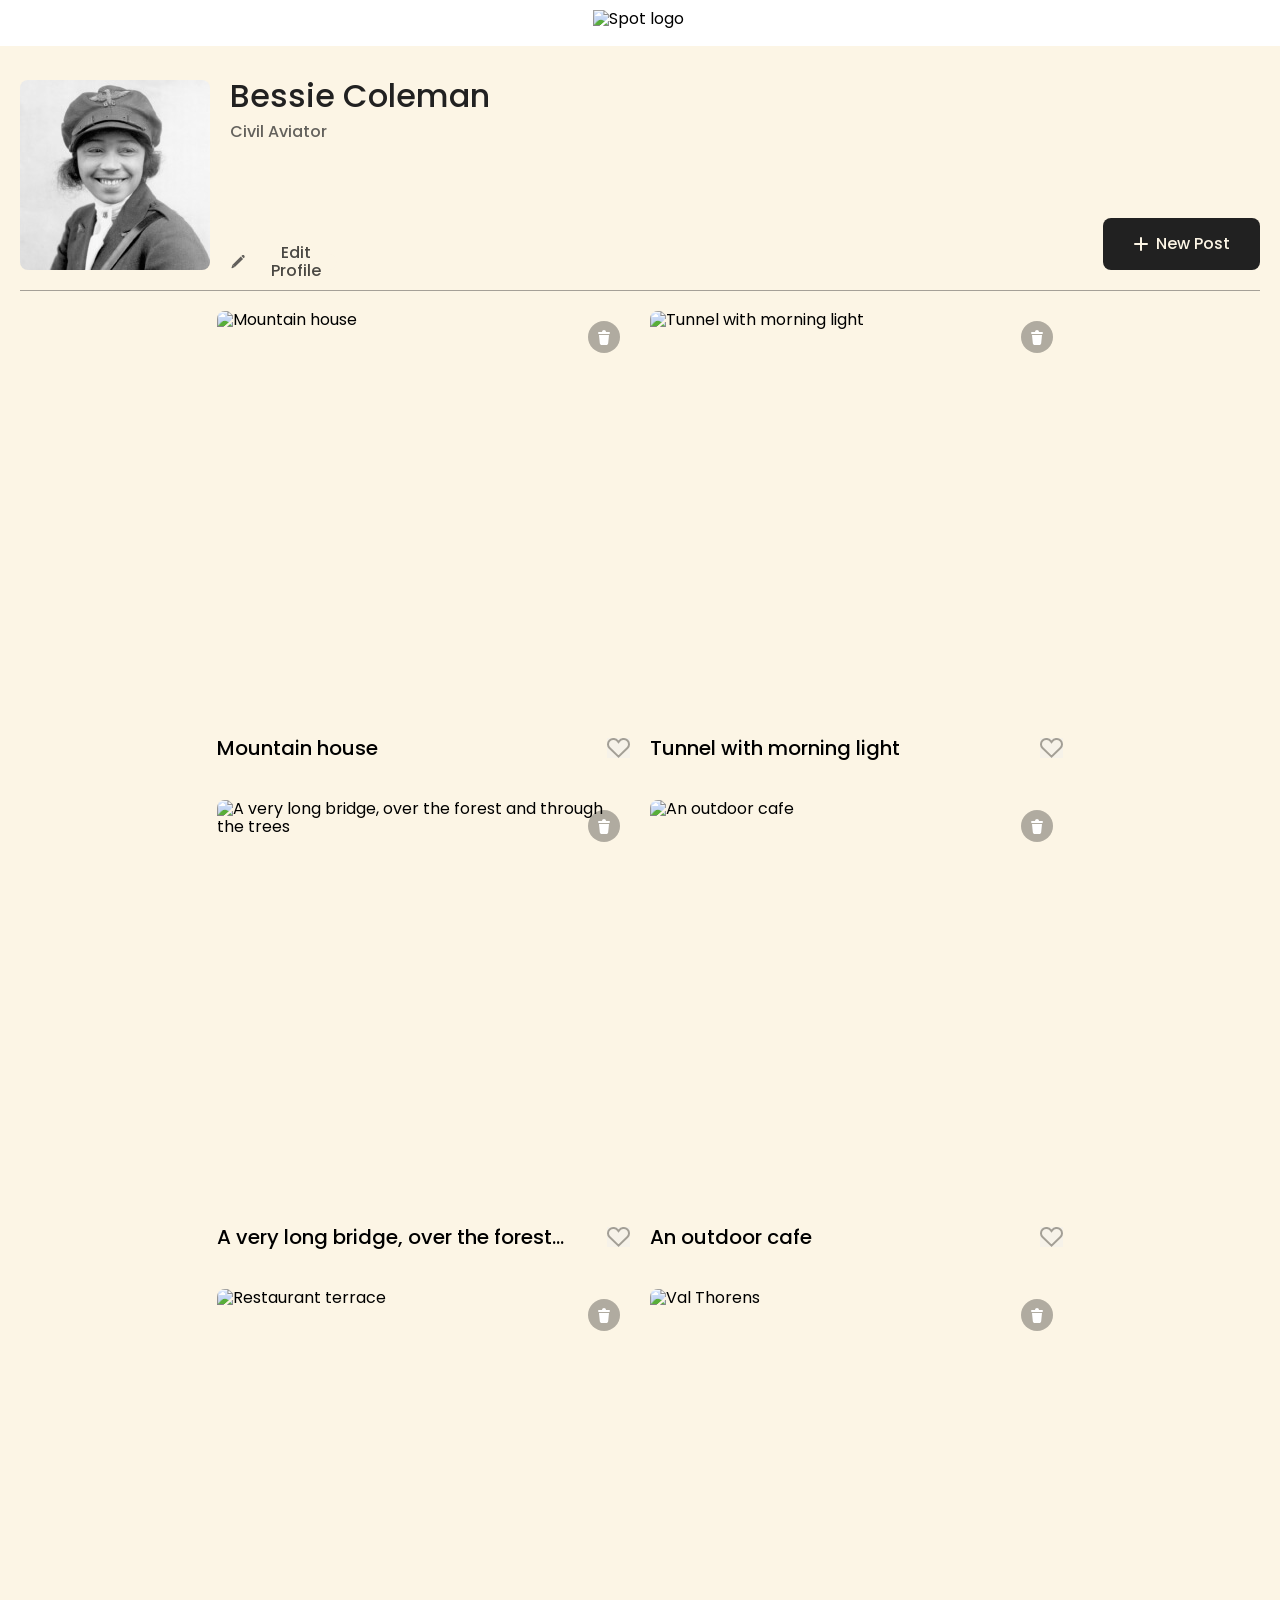
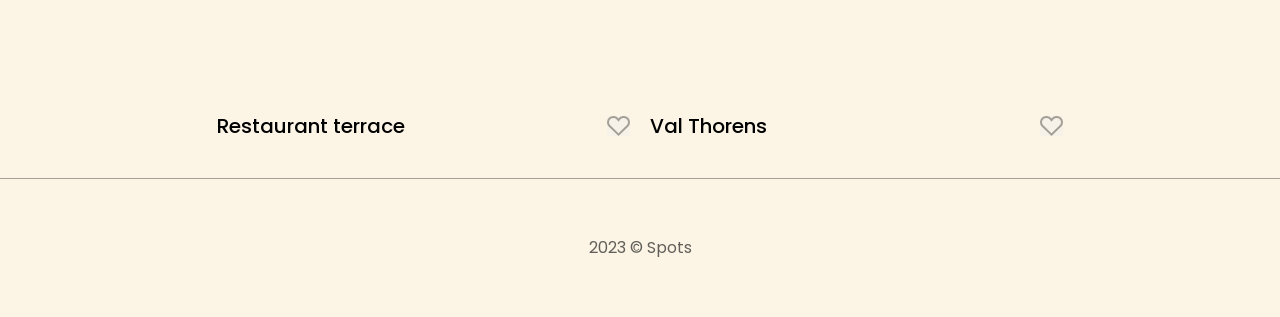
==== index.html @ 31cb6aaf "fixed updated needed" ====
<!DOCTYPE html>
<html lang="en">
<head>
    <meta charset="UTF-8" />
    <meta name="viewport" content="width=device-width, initial-scale=1.0" />
    <meta name="description" content="Spots Figma Project" />
    <meta name="author" content="Spots Figma Project" />
    <meta name="keywords" content="HTML, CSS, FIGMA" />
    <link rel="stylesheet" href="pages/index.css" />
    <link rel="stylesheet" href="pages/modal.css" /> <link rel="icon" type="image/x-icon" href="favicon.ico" />
    <title>Spots</title>
</head>
<body>
    <div class="page">
        <header class="header">
            <img src="./images/logo.svg" alt="Spot logo" class="header__logo" />
        </header>
        <main class="content">
            <section class="profile page__section">
                <img
                    src="./images/avatar.jpg"
                    alt="header avatar picture"
                    class="profile__avatar"
                />
                <div class="profile__column">
                    <h1 class="profile__name">Bessie Coleman</h1>
                    <p class="profile__description">Civil Aviator</p>
                    <button type="button" class="profile__edit-btn">
                        <img src="./images/pencil.svg" alt="Pencil icon" /> Edit Profile
                    </button>
                </div>
                <button type="button" class="profile__add-btn">
                    <img src="./images/Plus.svg" alt="Plus icon" /> New Post
                </button>
            </section>
            <section class="cards page__section">
                <ul class="cards__list">
                    <template id="card-template">
                        <li class="card">
                            <img src="" alt="" class="card__image" />
                            <div class="card__content">
                                <h2 class="card__title"></h2>
                                <button type="button" class="card__like-btn"></button>
                                <button type="button" class="card__delete-btn"></button>
                            </div>
                        </li>
                    </template>
                </ul>
            </section>
        </main>
        <footer class="footer page__section">
            <p class="footer__copyright">2023 &copy; Spots</p>
        </footer>
        <div class="modal" id="edit-profile-modal">
            <div class="modal__content">
                <button type="button" class="modal__close-btn">
                    <img src="./images/close-icon.svg" alt="close icon" />
                </button>
                <h2 class="modal__title">Edit profile</h2>
                <form name="edit-profile" class="modal__form">
                    <label for="profile-name-input" class="modal__label">
                        Name
                        <input
                            id="profile-name-input"
                            type="text"
                            class="modal__input"
                            placeholder="Type your name"
                        />
                    </label>
                    <label for="profile-description-input" class="modal__label">
                        Description
                        <input
                            id="profile-description-input"
                            type="text"
                            class="modal__input"
                            placeholder="Describe yourself"
                        />
                    </label>
                    <button type="submit" class="modal__submit-btn">Save</button>
                </form>
            </div>
        </div>
        <div class="modal" id="add-card-modal">
            <div class="modal__content">
                <button type="button" class="modal__close-btn">
                    <img src="./images/close-icon.svg" alt="close icon" />
                </button>
                <h3 class="modal__title">New post</h3>
                <form name="add-card" class="modal__form" id="add-card-form">
                    <label for="add-card-link-input" class="modal__label">
                        Image link
                        <input
                            id="add-card-link-input"
                            type="url"
                            class="modal__input"
                            name="link"
                            placeholder="Paste a link to the picture"
                        />
                    </label>
                    <label for="add-card-name-input" class="modal__label">
                        Caption
                        <input
                            id="add-card-name-input"
                            type="text"
                            class="modal__input name"
                            placeholder="Type your caption"
                        />
                    </label>
                    <button type="submit" class="modal__submit-btn">Save</button>
                </form>
            </div>
        </div>
        <div class="modal" id="preview-modal">
            <div class="modal__content modal__content_type_preview">
                <button class="modal__close-btn modal__close-btn_type_preview" type="button"></button>
                <img class="modal__image" src="" alt="" />
                <p class="modal__caption"></p>
            </div>
        </div>
    </div>
    <script defer src="./scripts/index.js"></script>
</body>
</html>
---- pages/index.css ----
@import url(../vendor/normalize.css);
@import url(../vendor/fonts.css);
@import url(../blocks/page.css);
@import url(../blocks/header.css);
@import url(../blocks/content.css);
@import url(../blocks/profile.css);
@import url(../blocks/cards.css);
@import url(../blocks/card.css);
@import url(../blocks/modal.css);
@import url(../blocks/footer.css);
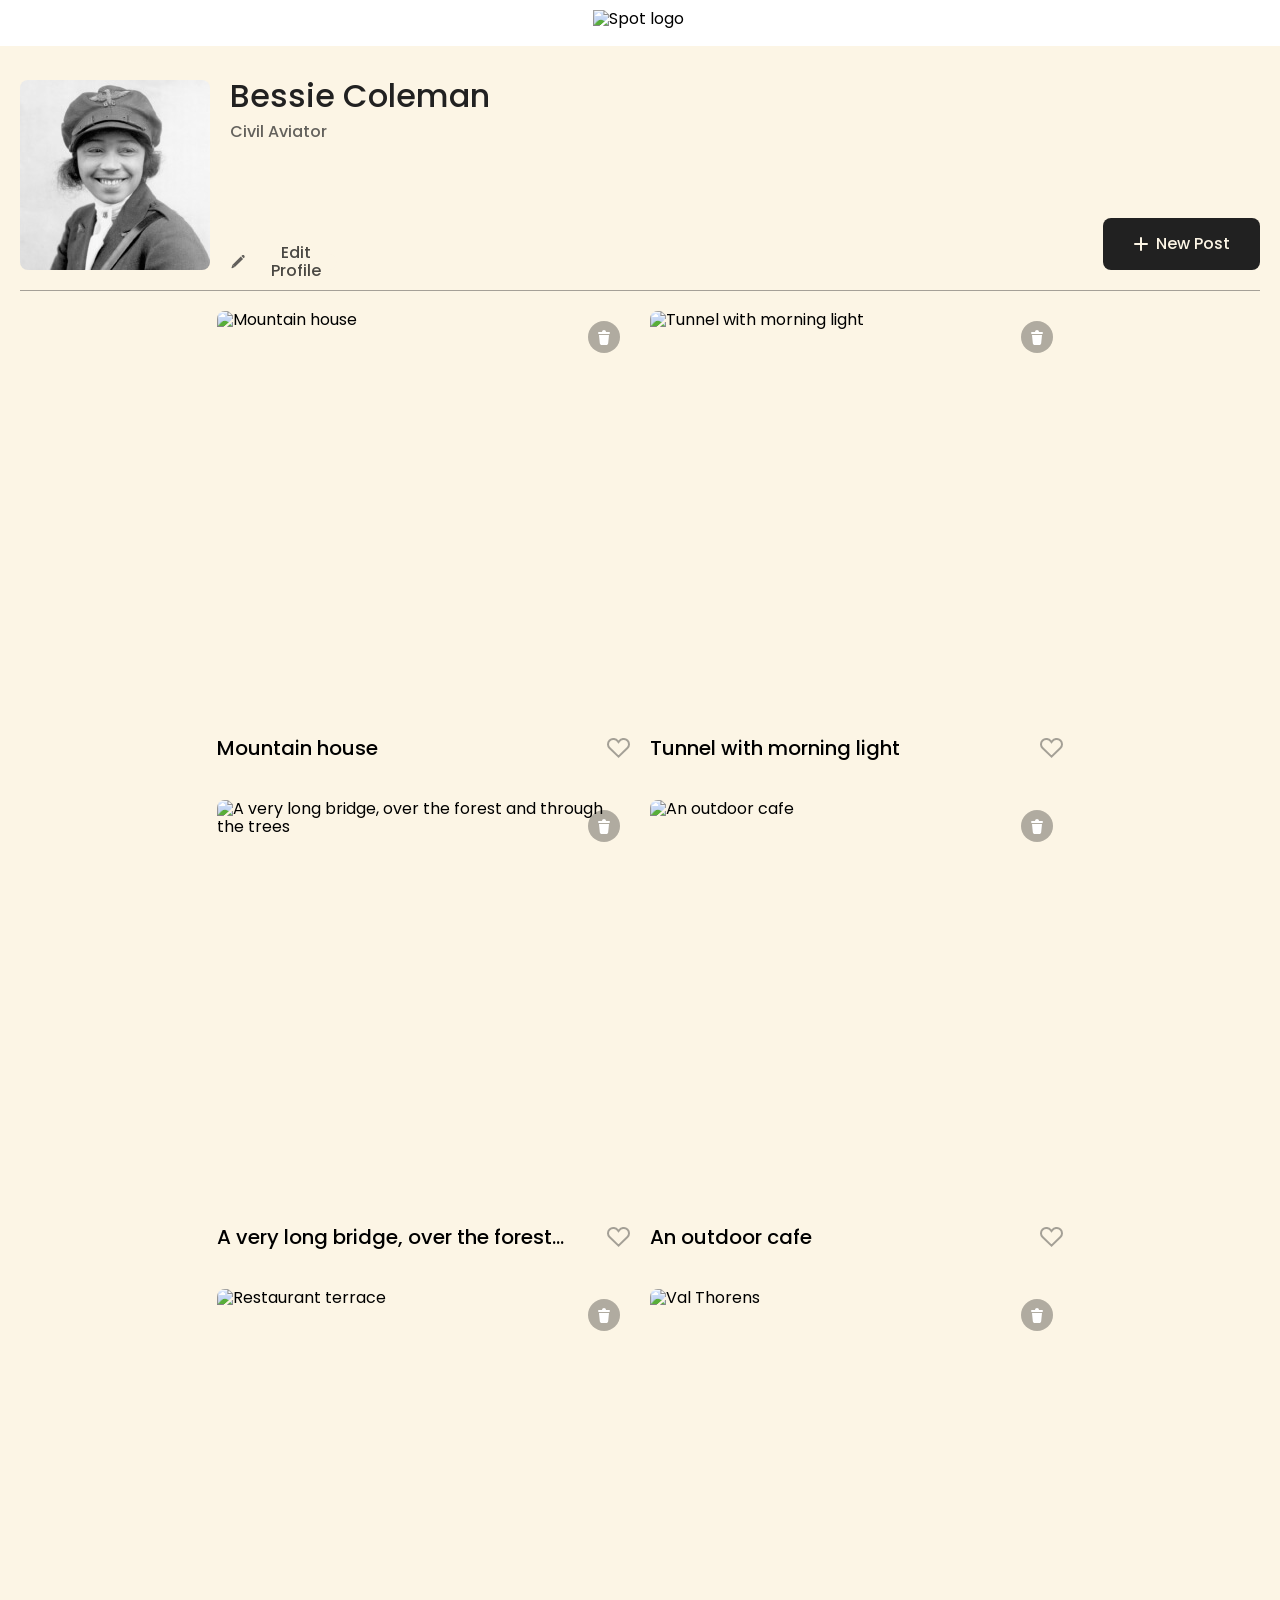
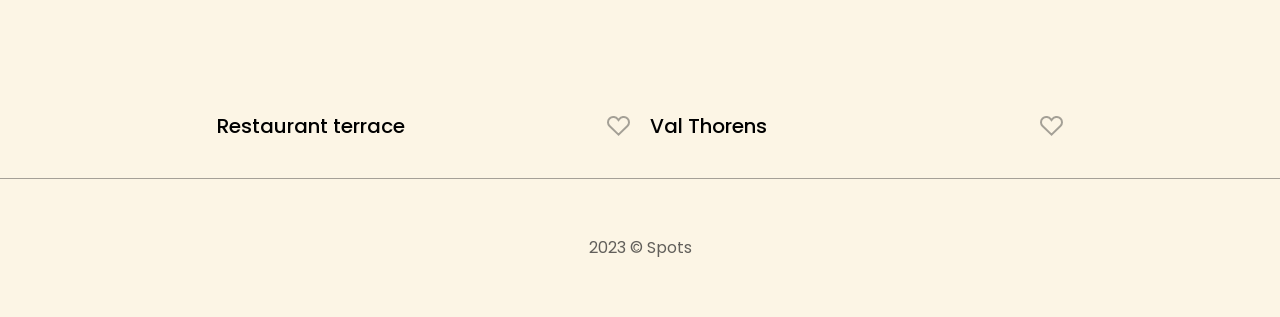
==== commit b1f4e114: "validation markup and styles part 1a. notes that it did mess up some of my previous code formate wit" ====
--- a/index.html
+++ b/index.html
@@ -65,7 +65,11 @@
                             type="text"
                             class="modal__input"
                             placeholder="Type your name"
+                            minlength="2"
+                            maxlength="40"
+                            required
                         />
+                        <span class="modal__error"></span>
                     </label>
                     <label for="profile-description-input" class="modal__label">
                         Description
@@ -74,7 +78,11 @@
                             type="text"
                             class="modal__input"
                             placeholder="Describe yourself"
+                            minlength="2"
+                            maxlength="200"
+                            required
                         />
+                        <span class="modal__error"></span>
                     </label>
                     <button type="submit" class="modal__submit-btn">Save</button>
                 </form>
@@ -95,7 +103,9 @@
                             class="modal__input"
                             name="link"
                             placeholder="Paste a link to the picture"
+                            required
                         />
+                        <span class="modal__error"></span>
                     </label>
                     <label for="add-card-name-input" class="modal__label">
                         Caption
@@ -104,7 +114,11 @@
                             type="text"
                             class="modal__input name"
                             placeholder="Type your caption"
+                            minlength="2"
+                            maxlength="30"
+                            required
                         />
+                        <span class="modal__error"></span>
                     </label>
                     <button type="submit" class="modal__submit-btn">Save</button>
                 </form>
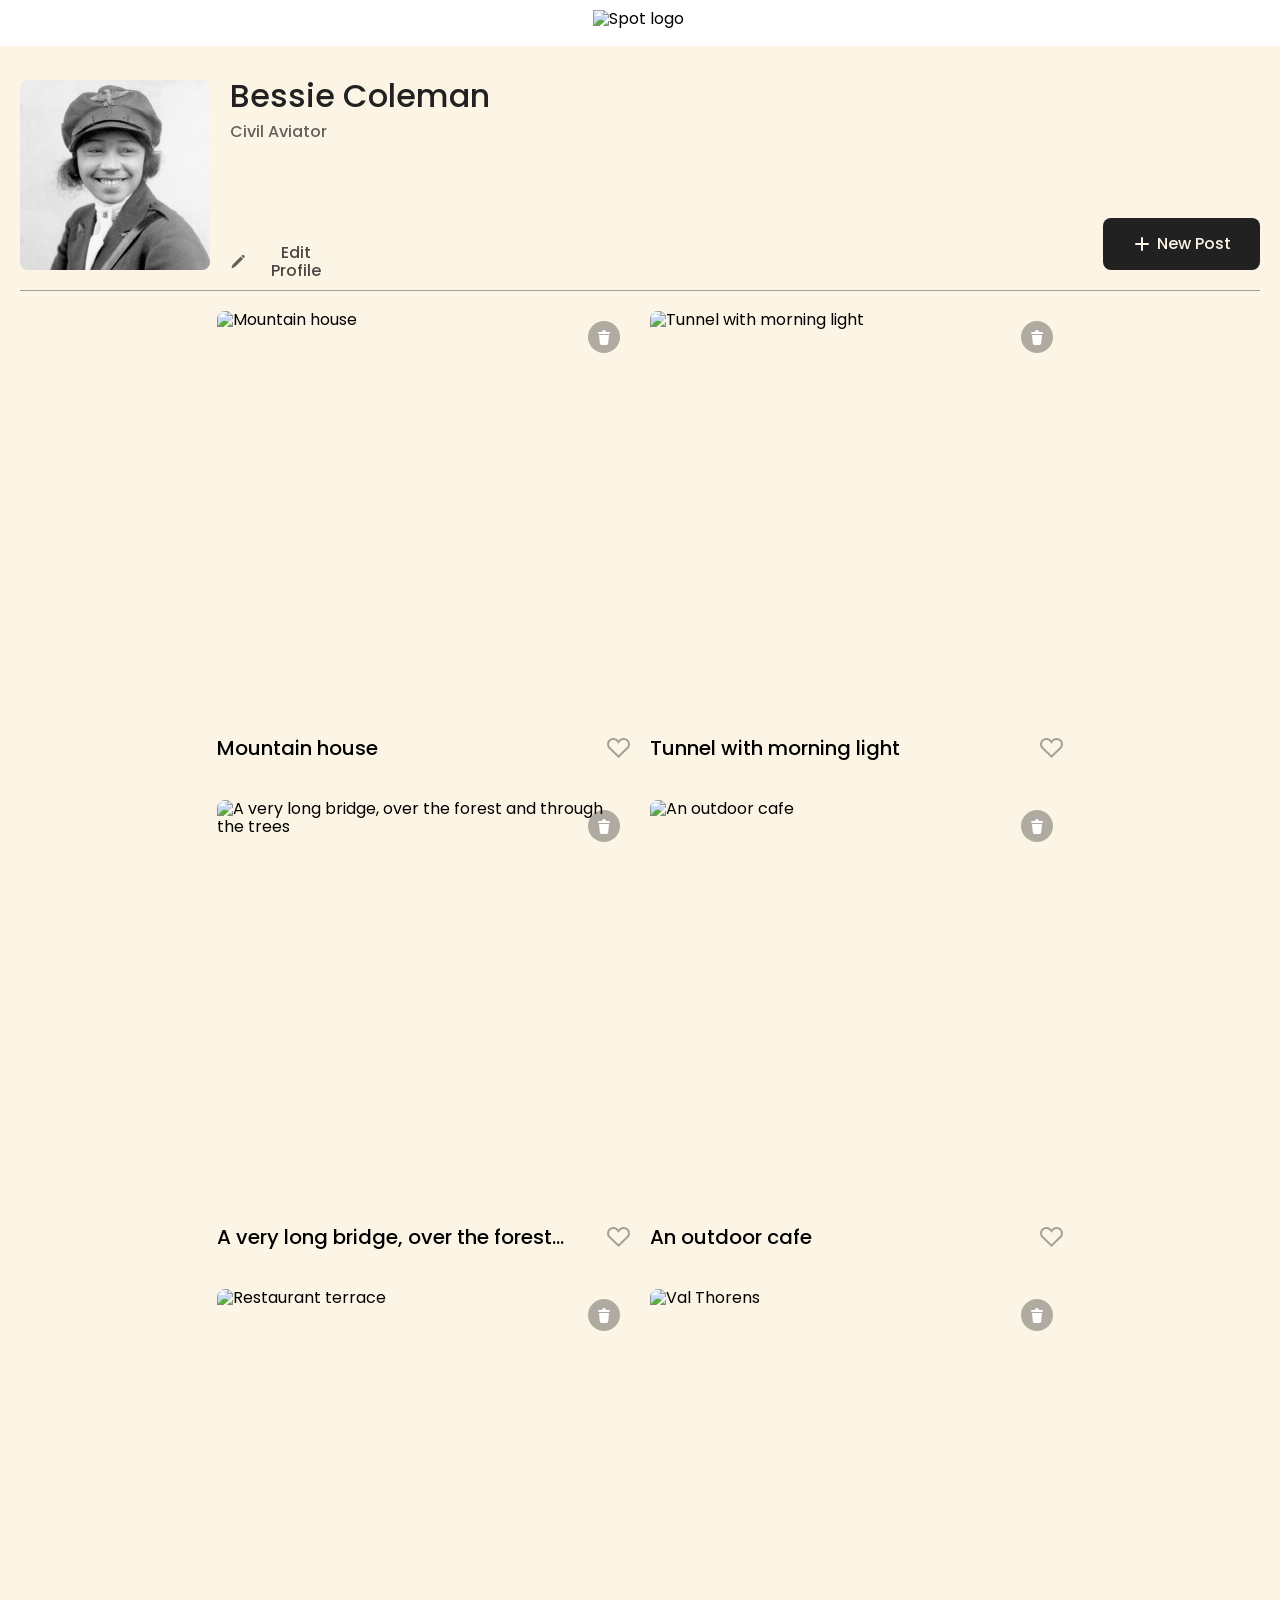
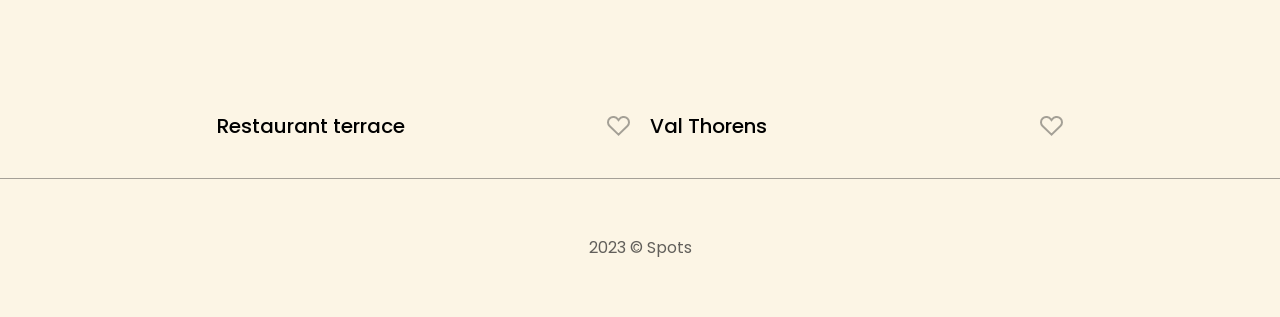
==== commit 3a22d8a9: "updates for index.html" ====
--- a/index.html
+++ b/index.html
@@ -7,7 +7,6 @@
     <meta name="author" content="Spots Figma Project" />
     <meta name="keywords" content="HTML, CSS, FIGMA" />
     <link rel="stylesheet" href="pages/index.css" />
-    <link rel="stylesheet" href="pages/modal.css" /> <link rel="icon" type="image/x-icon" href="favicon.ico" />
     <title>Spots</title>
 </head>
 <body>
@@ -37,7 +36,7 @@
                 <ul class="cards__list">
                     <template id="card-template">
                         <li class="card">
-                            <img src="" alt="" class="card__image" />
+                            <img src="" alt="card image" class="card__image" />
                             <div class="card__content">
                                 <h2 class="card__title"></h2>
                                 <button type="button" class="card__like-btn"></button>
@@ -57,7 +56,7 @@
                     <img src="./images/close-icon.svg" alt="close icon" />
                 </button>
                 <h2 class="modal__title">Edit profile</h2>
-                <form name="edit-profile" class="modal__form">
+                <form name="edit-profile" class="modal__form" novalidate>
                     <label for="profile-name-input" class="modal__label">
                         Name
                         <input
@@ -69,7 +68,7 @@
                             maxlength="40"
                             required
                         />
-                        <span class="modal__error"></span>
+                        <span id="profile-name-input-error" class="modal__error"></span>
                     </label>
                     <label for="profile-description-input" class="modal__label">
                         Description
@@ -82,7 +81,7 @@
                             maxlength="200"
                             required
                         />
-                        <span class="modal__error"></span>
+                        <span id="profile-description-input-error" class="modal__error"></span>
                     </label>
                     <button type="submit" class="modal__submit-btn">Save</button>
                 </form>
@@ -94,7 +93,7 @@
                     <img src="./images/close-icon.svg" alt="close icon" />
                 </button>
                 <h3 class="modal__title">New post</h3>
-                <form name="add-card" class="modal__form" id="add-card-form">
+                <form name="add-card" class="modal__form" id="add-card-form" novalidate>
                     <label for="add-card-link-input" class="modal__label">
                         Image link
                         <input
@@ -105,7 +104,7 @@
                             placeholder="Paste a link to the picture"
                             required
                         />
-                        <span class="modal__error"></span>
+                        <span id="add-card-link-input-error" class="modal__error"></span>
                     </label>
                     <label for="add-card-name-input" class="modal__label">
                         Caption
@@ -118,7 +117,7 @@
                             maxlength="30"
                             required
                         />
-                        <span class="modal__error"></span>
+                        <span id="add-card-name-input-error" class="modal__error"></span>
                     </label>
                     <button type="submit" class="modal__submit-btn">Save</button>
                 </form>
@@ -127,11 +126,12 @@
         <div class="modal" id="preview-modal">
             <div class="modal__content modal__content_type_preview">
                 <button class="modal__close-btn modal__close-btn_type_preview" type="button"></button>
-                <img class="modal__image" src="" alt="" />
+                <img class="modal__image" src="" alt="close button icon" />
                 <p class="modal__caption"></p>
             </div>
         </div>
     </div>
+    <script defer src="./scripts/validation.js"></script>
     <script defer src="./scripts/index.js"></script>
 </body>
 </html>
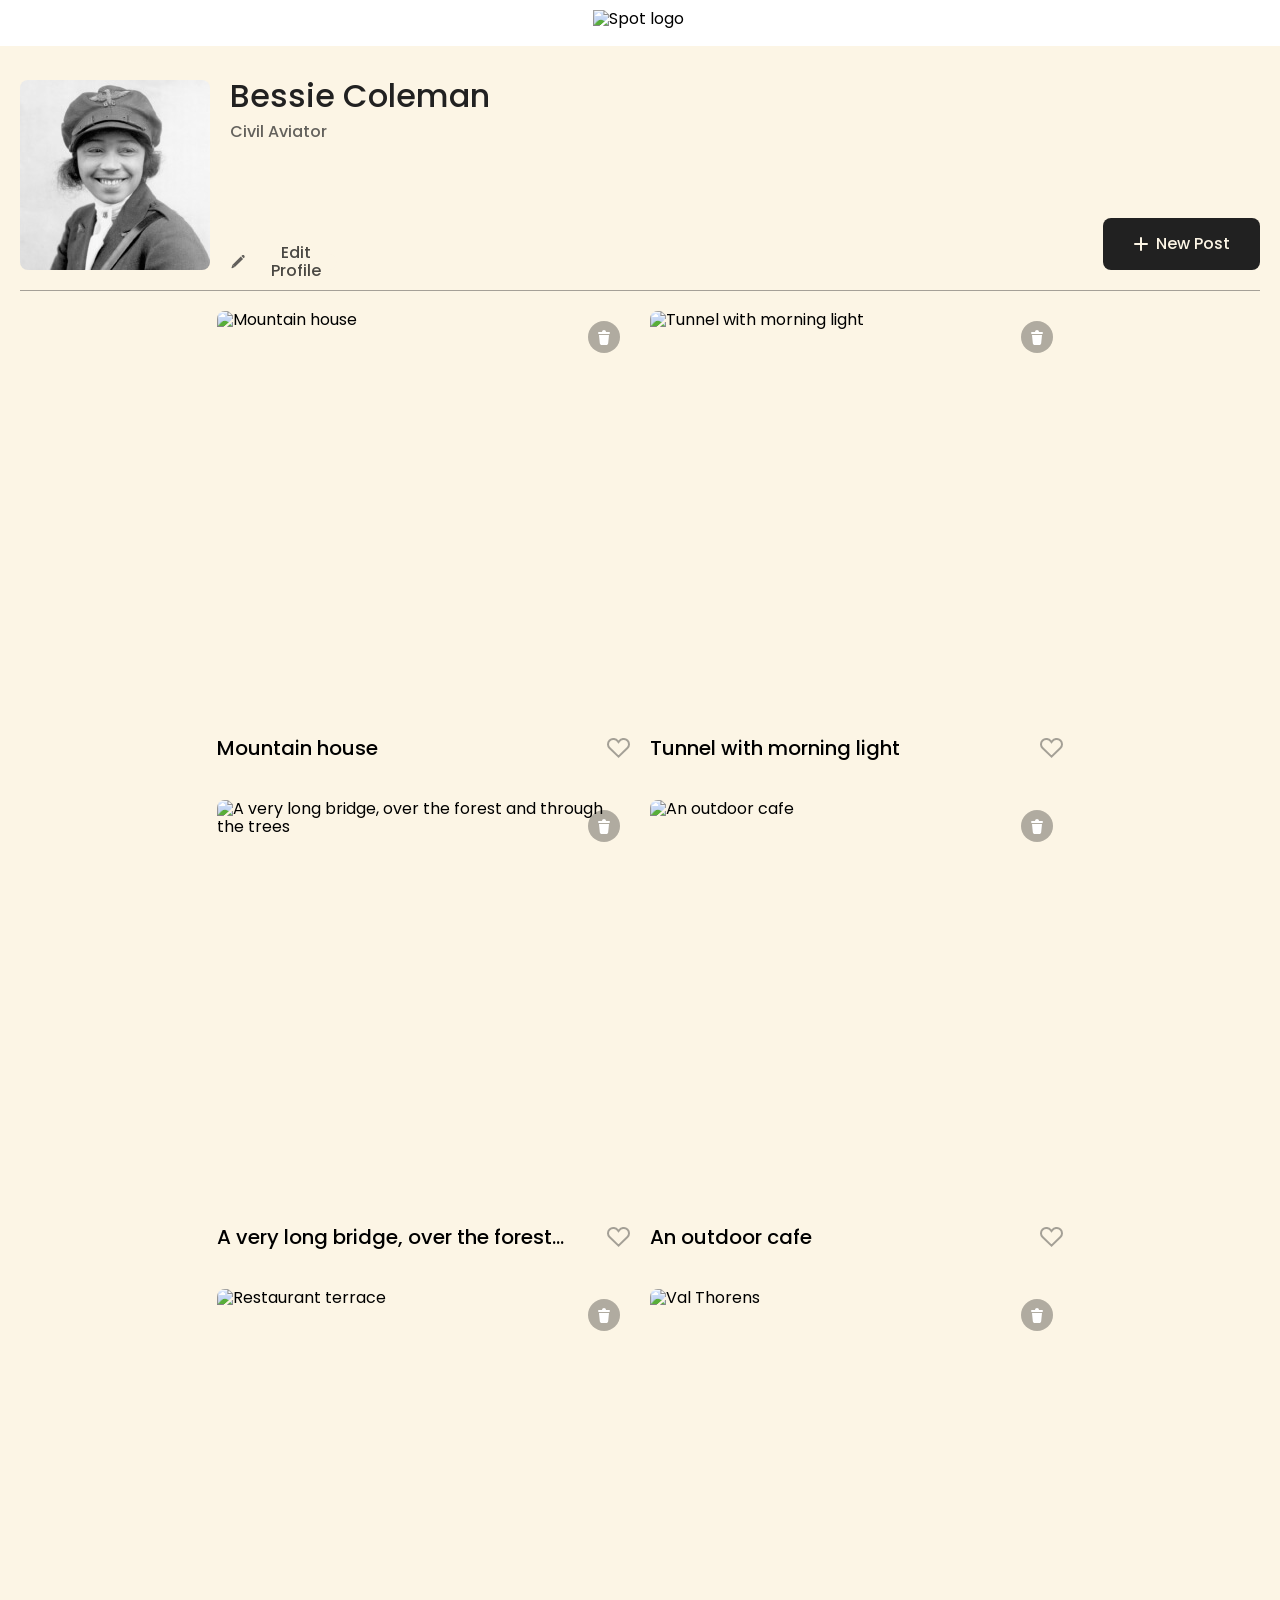
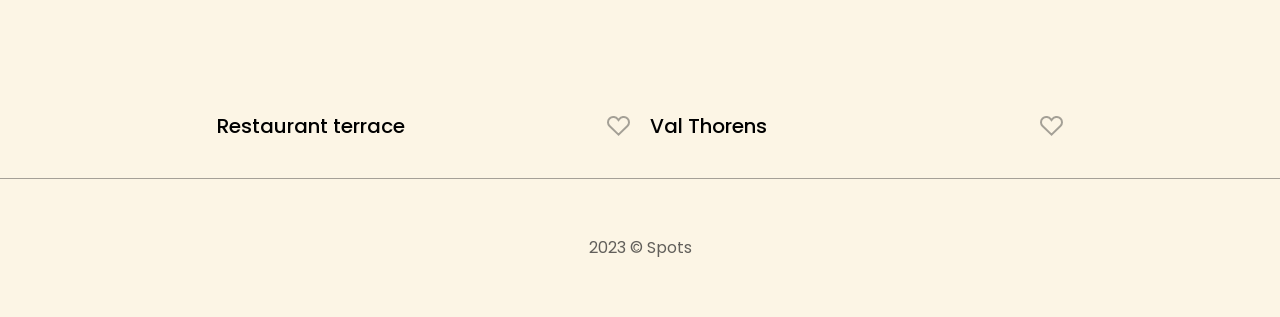
==== commit eae9419f: "updated index.html" ====
--- a/index.html
+++ b/index.html
@@ -36,7 +36,7 @@
                 <ul class="cards__list">
                     <template id="card-template">
                         <li class="card">
-                            <img src="" alt="card image" class="card__image" />
+                            <img src="./images/liked.svg" alt="like button" class="card__image" />
                             <div class="card__content">
                                 <h2 class="card__title"></h2>
                                 <button type="button" class="card__like-btn"></button>
